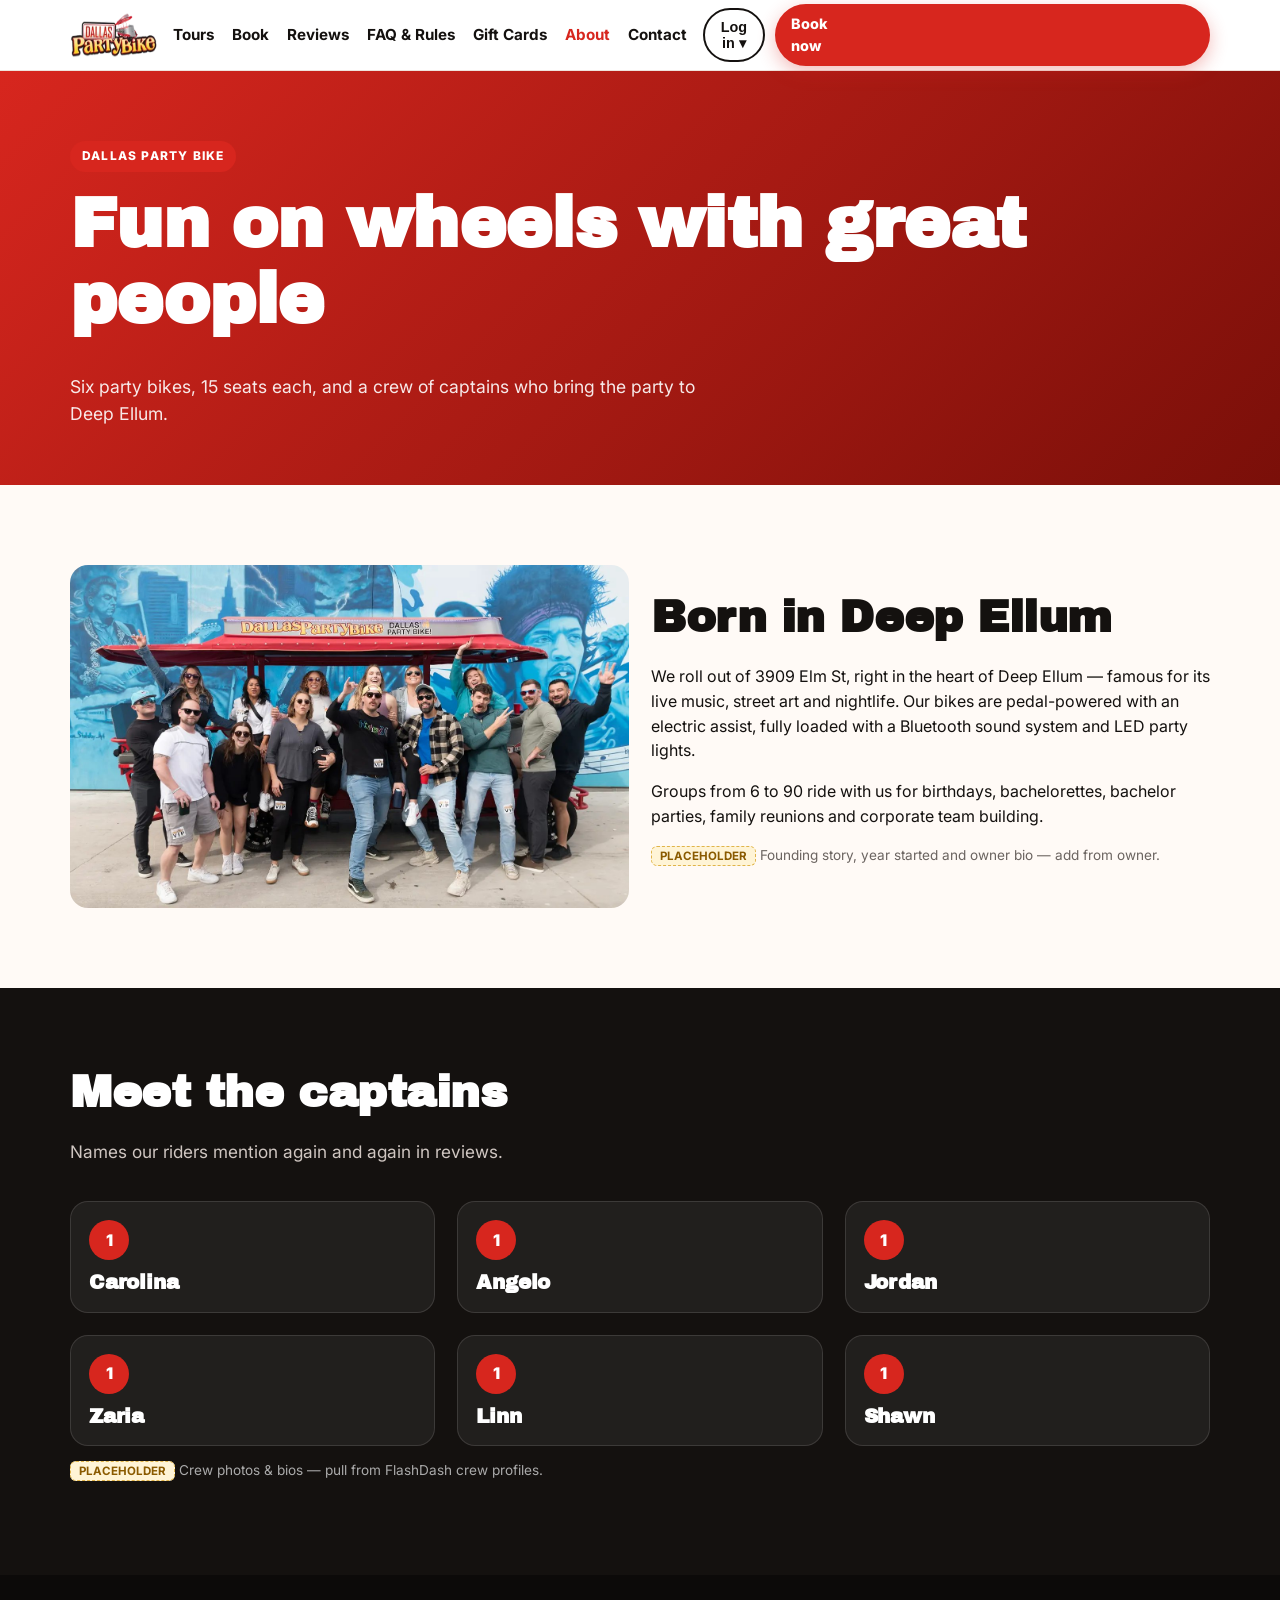
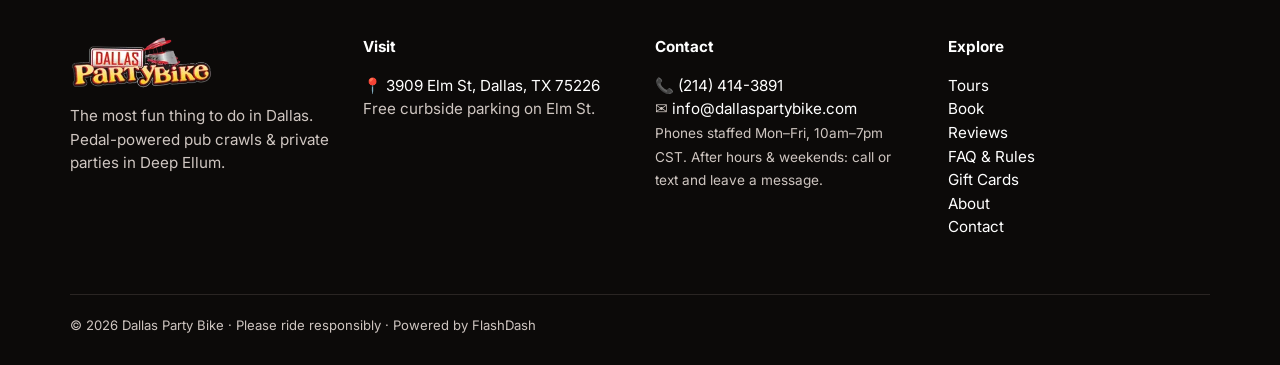
==== about.html @ ded642da "Dallas Party Bike preview site" ====
<!doctype html><html lang="en"><head><meta charset="utf-8"><meta name="robots" content="noindex,nofollow"><meta name="viewport" content="width=device-width,initial-scale=1">
<title>About | Dallas Party Bike</title><meta name="description" content="Dallas Party Bike — Deep Ellum's pedal-powered party."><link rel="icon" href="assets/logo.png">
<link rel="preconnect" href="https://fonts.googleapis.com"><link href="https://fonts.googleapis.com/css2?family=Archivo+Black&family=Inter:wght@400;600;700;800;900&display=swap" rel="stylesheet">
<link rel="stylesheet" href="css/site.css"><script src="js/data.js"></script></head><body><div class="page-hero"><div class="wrap"><span class="eyebrow">Dallas Party Bike</span><h1>Fun on wheels with great people</h1><p>Six party bikes, 15 seats each, and a crew of captains who bring the party to Deep Ellum.</p></div></div>
<section><div class="wrap grid g2" style="align-items:center"><img src="assets/big-group.jpg" style="border-radius:var(--r)" alt=""><div><h2>Born in Deep Ellum</h2><p>We roll out of 3909 Elm St, right in the heart of Deep Ellum — famous for its live music, street art and nightlife. Our bikes are pedal-powered with an electric assist, fully loaded with a Bluetooth sound system and LED party lights.</p><p>Groups from 6 to 90 ride with us for birthdays, bachelorettes, bachelor parties, family reunions and corporate team building.</p>
<p class="note"><span class="ph-tag">PLACEHOLDER</span> Founding story, year started and owner bio — add from owner.</p></div></div></section>
<section class="dark"><div class="wrap"><div class="sec-head"><h2>Meet the captains</h2><p>Names our riders mention again and again in reviews.</p></div><div class="grid g3" id="cr"></div><p class="note" style="color:#aaa;margin-top:14px"><span class="ph-tag">PLACEHOLDER</span> Crew photos & bios — pull from FlashDash crew profiles.</p></div></section><script src="js/layout.js"></script><script>cr.innerHTML=DPB.crew.map(n=>`<div class="step" style="padding:18px"><h3 style="margin:0">${n}</h3></div>`).join("")</script></body></html>
---- css/site.css ----
:root{--red:#d7261e;--red-d:#a8180f;--gold:#f5b72a;--ink:#14110f;--muted:#6b6460;--bg:#fffaf6;--card:#fff;--line:#eee3dc;--r:18px}
*{box-sizing:border-box}html{scroll-behavior:smooth}
body{margin:0;font-family:Inter,system-ui,-apple-system,Segoe UI,Roboto,sans-serif;color:var(--ink);background:var(--bg);line-height:1.55}
h1,h2,h3{font-family:"Archivo Black","Inter",sans-serif;line-height:1.08;margin:0 0 .5em;letter-spacing:-.01em}
h1{font-size:clamp(2.3rem,6vw,4.4rem)}h2{font-size:clamp(1.8rem,4vw,2.8rem)}h3{font-size:1.25rem}
a{color:inherit}img{max-width:100%;display:block}
.wrap{max-width:1180px;margin:0 auto;padding:0 20px}
.btn{display:inline-flex;align-items:center;gap:8px;background:var(--red);color:#fff;text-decoration:none;font-weight:800;padding:14px 22px;border-radius:999px;border:0;cursor:pointer;font-size:1rem;transition:.2s;box-shadow:0 6px 18px rgba(215,38,30,.3)}
.btn:hover{background:var(--red-d);transform:translateY(-1px)}.btn.ghost{background:transparent;color:inherit;border:2px solid currentColor;box-shadow:none}.btn.gold{background:var(--gold);color:var(--ink)}.btn.sm{padding:9px 16px;font-size:.9rem}
header.top{position:sticky;top:0;z-index:50;background:rgba(255,255,255,.95);backdrop-filter:blur(8px);border-bottom:1px solid var(--line)}
.nav{display:flex;align-items:center;justify-content:space-between;height:70px;gap:16px}
.nav .logo img{height:46px}.nav ul{display:flex;gap:22px;list-style:none;margin:0;padding:0;font-weight:700;font-size:.95rem}.nav ul a{text-decoration:none}.nav ul a:hover,.nav ul a.on{color:var(--red)}
.nav .act{display:flex;gap:10px;align-items:center}.burger{display:none;background:none;border:0;font-size:1.8rem;cursor:pointer}
.login{position:relative}.login-menu{display:none;position:absolute;right:0;top:110%;background:#fff;border:1px solid var(--line);border-radius:14px;box-shadow:0 12px 30px rgba(0,0,0,.12);min-width:230px;padding:8px}
.login.open .login-menu{display:block}.login-menu a{display:block;padding:10px 12px;border-radius:10px;text-decoration:none;font-weight:700}.login-menu a small{display:block;font-weight:400;color:var(--muted)}.login-menu a:hover{background:#fdeceb}
@media(max-width:900px){.nav ul{display:none;position:absolute;top:70px;left:0;right:0;flex-direction:column;background:#fff;padding:16px 20px;border-bottom:1px solid var(--line)}.nav ul.show{display:flex}.burger{display:block}.nav .act .btn.book{display:none}}
.hero{position:relative;color:#fff;min-height:86vh;display:flex;align-items:flex-end;overflow:hidden}
.hero .bg{position:absolute;inset:0;background-size:cover;background-position:center}.hero::after{content:"";position:absolute;inset:0;background:linear-gradient(180deg,rgba(0,0,0,.15),rgba(20,5,3,.85))}
.hero .wrap{position:relative;z-index:2;padding-bottom:70px;padding-top:120px}.hero p.lead{font-size:1.2rem;max-width:620px;opacity:.95}
.eyebrow{display:inline-block;background:var(--red);color:#fff;font-weight:800;text-transform:uppercase;letter-spacing:.1em;font-size:.75rem;padding:6px 12px;border-radius:999px;margin-bottom:14px}
.stars{color:var(--gold);letter-spacing:2px}
.trust{display:flex;flex-wrap:wrap;gap:12px;margin-top:26px}.trust div{background:rgba(255,255,255,.14);border:1px solid rgba(255,255,255,.25);padding:10px 14px;border-radius:12px;font-size:.9rem}.trust b{display:block;font-size:1.1rem}
section{padding:80px 0}.sec-head{max-width:680px;margin-bottom:36px}.sec-head p{color:var(--muted);font-size:1.08rem}
.grid{display:grid;gap:22px}.g3{grid-template-columns:repeat(auto-fit,minmax(280px,1fr))}.g2{grid-template-columns:repeat(auto-fit,minmax(320px,1fr))}
.card{background:var(--card);border:1px solid var(--line);border-radius:var(--r);overflow:hidden;box-shadow:0 4px 18px rgba(60,20,10,.05);display:flex;flex-direction:column}
.card .ph{aspect-ratio:4/3;background-size:cover;background-position:center;position:relative}.card .ph .badge{position:absolute;top:12px;left:12px;background:#fff;color:var(--red);font-weight:800;font-size:.75rem;padding:5px 10px;border-radius:999px}
.card .bd{padding:20px;display:flex;flex-direction:column;gap:10px;flex:1}.card .bd p{color:var(--muted);margin:0;flex:1}
.price{font-weight:900;font-size:1.35rem;color:var(--red)}.price small{font-size:.8rem;color:var(--muted);font-weight:600}
.ph-tag{background:#fff4d6;color:#8a5a00;border:1px dashed #e0b44a;font-size:.72rem;font-weight:700;padding:2px 8px;border-radius:6px}
.dark{background:var(--ink);color:#fff}.dark .sec-head p{color:#cfc6c1}.redbg{background:var(--red);color:#fff}
.steps{counter-reset:s}.step{padding:22px;border-radius:var(--r);background:rgba(255,255,255,.06);border:1px solid rgba(255,255,255,.12)}.step::before{counter-increment:s;content:counter(s);display:grid;place-items:center;width:40px;height:40px;border-radius:50%;background:var(--red);font-weight:900;margin-bottom:12px}
.step p{color:#d9d0cb;margin:0}
.gallery{columns:4 220px;column-gap:12px}.gallery img{width:100%;margin-bottom:12px;border-radius:14px;break-inside:avoid}
.review{padding:24px;border-radius:var(--r);background:#fff;border:1px solid var(--line)}.review p{margin:.4em 0 1em}.review .who{font-weight:800}.review .src{color:var(--muted);font-size:.85rem}
.rules{grid-template-columns:repeat(auto-fit,minmax(260px,1fr))}.rule{display:flex;gap:14px;background:#fff;border:1px solid var(--line);padding:18px;border-radius:14px}.rule .i{font-size:1.7rem}.rule p{margin:0;color:var(--muted);font-size:.93rem}
details{background:#fff;border:1px solid var(--line);border-radius:14px;padding:18px 20px;margin-bottom:12px}summary{font-weight:800;cursor:pointer;font-size:1.05rem}details p{color:var(--muted);margin:.8em 0 0}
.page-hero{padding:70px 0 40px;background:linear-gradient(135deg,var(--red),#7a0f09);color:#fff}.page-hero p{opacity:.9;max-width:640px;font-size:1.1rem}
footer{background:#0c0a09;color:#cfc6c1;padding:60px 0 30px;font-size:.95rem}footer a{color:#fff;text-decoration:none}footer .cols{display:grid;grid-template-columns:repeat(auto-fit,minmax(200px,1fr));gap:30px}footer h4{color:#fff;margin:0 0 10px}footer .fine{border-top:1px solid #2a2523;margin-top:40px;padding-top:20px;font-size:.82rem}
.cta-band{display:flex;flex-wrap:wrap;justify-content:space-between;align-items:center;gap:20px}
.mobile-cta{display:none}@media(max-width:700px){.mobile-cta{display:flex;position:fixed;bottom:12px;left:12px;right:12px;z-index:60;justify-content:center}.mobile-cta .btn{width:100%;justify-content:center}footer{padding-bottom:90px}section{padding:56px 0}}
/* booking */
.book{display:grid;grid-template-columns:1fr 340px;gap:26px;align-items:start}@media(max-width:900px){.book{grid-template-columns:1fr}}
.panel{background:#fff;border:1px solid var(--line);border-radius:var(--r);padding:24px;margin-bottom:18px}.panel h3{display:flex;align-items:center;gap:10px}.panel h3 span{display:grid;place-items:center;width:30px;height:30px;border-radius:50%;background:var(--red);color:#fff;font-size:.9rem}
.opts{display:grid;gap:10px;grid-template-columns:repeat(auto-fill,minmax(150px,1fr))}.opt{border:2px solid var(--line);border-radius:12px;padding:12px;cursor:pointer;background:#fff;text-align:left;font:inherit}.opt.on{border-color:var(--red);background:#fdeceb}.opt b{display:block}.opt small{color:var(--muted)}.opt:disabled{opacity:.4;cursor:not-allowed}
.cal{display:grid;grid-template-columns:repeat(7,1fr);gap:6px}.cal .dow{font-size:.75rem;color:var(--muted);text-align:center;font-weight:700}.cal button{aspect-ratio:1;border:1px solid var(--line);background:#fff;border-radius:10px;font:inherit;font-weight:700;cursor:pointer}.cal button.on{background:var(--red);color:#fff;border-color:var(--red)}.cal button:disabled{opacity:.3;cursor:not-allowed}
.calhead{display:flex;justify-content:space-between;align-items:center;margin-bottom:10px}.calhead button{background:none;border:1px solid var(--line);border-radius:8px;padding:4px 12px;cursor:pointer}
.qty{display:flex;align-items:center;gap:14px}.qty button{width:42px;height:42px;border-radius:50%;border:2px solid var(--red);background:#fff;color:var(--red);font-size:1.3rem;font-weight:900;cursor:pointer}.qty output{font-size:1.6rem;font-weight:900;min-width:40px;text-align:center}
label.f{display:block;font-weight:700;font-size:.9rem;margin:10px 0 4px}input.f,select.f,textarea.f{width:100%;padding:12px;border:1px solid #d9cec7;border-radius:10px;font:inherit}
.summary{position:sticky;top:90px}.summary .row{display:flex;justify-content:space-between;padding:6px 0;border-bottom:1px dashed var(--line)}.summary .tot{font-size:1.3rem;font-weight:900}
.note{font-size:.85rem;color:var(--muted)}.chk{display:flex;gap:10px;align-items:flex-start;margin:8px 0}
.nav ul{gap:18px}.nav ul a{white-space:nowrap}.cal{max-width:460px}.cal button{aspect-ratio:auto;height:44px}
@media(max-width:1100px){.nav ul{display:none;position:absolute;top:70px;left:0;right:0;flex-direction:column;background:#fff;padding:16px 20px;border-bottom:1px solid var(--line)}.nav ul.show{display:flex}.burger{display:block}}
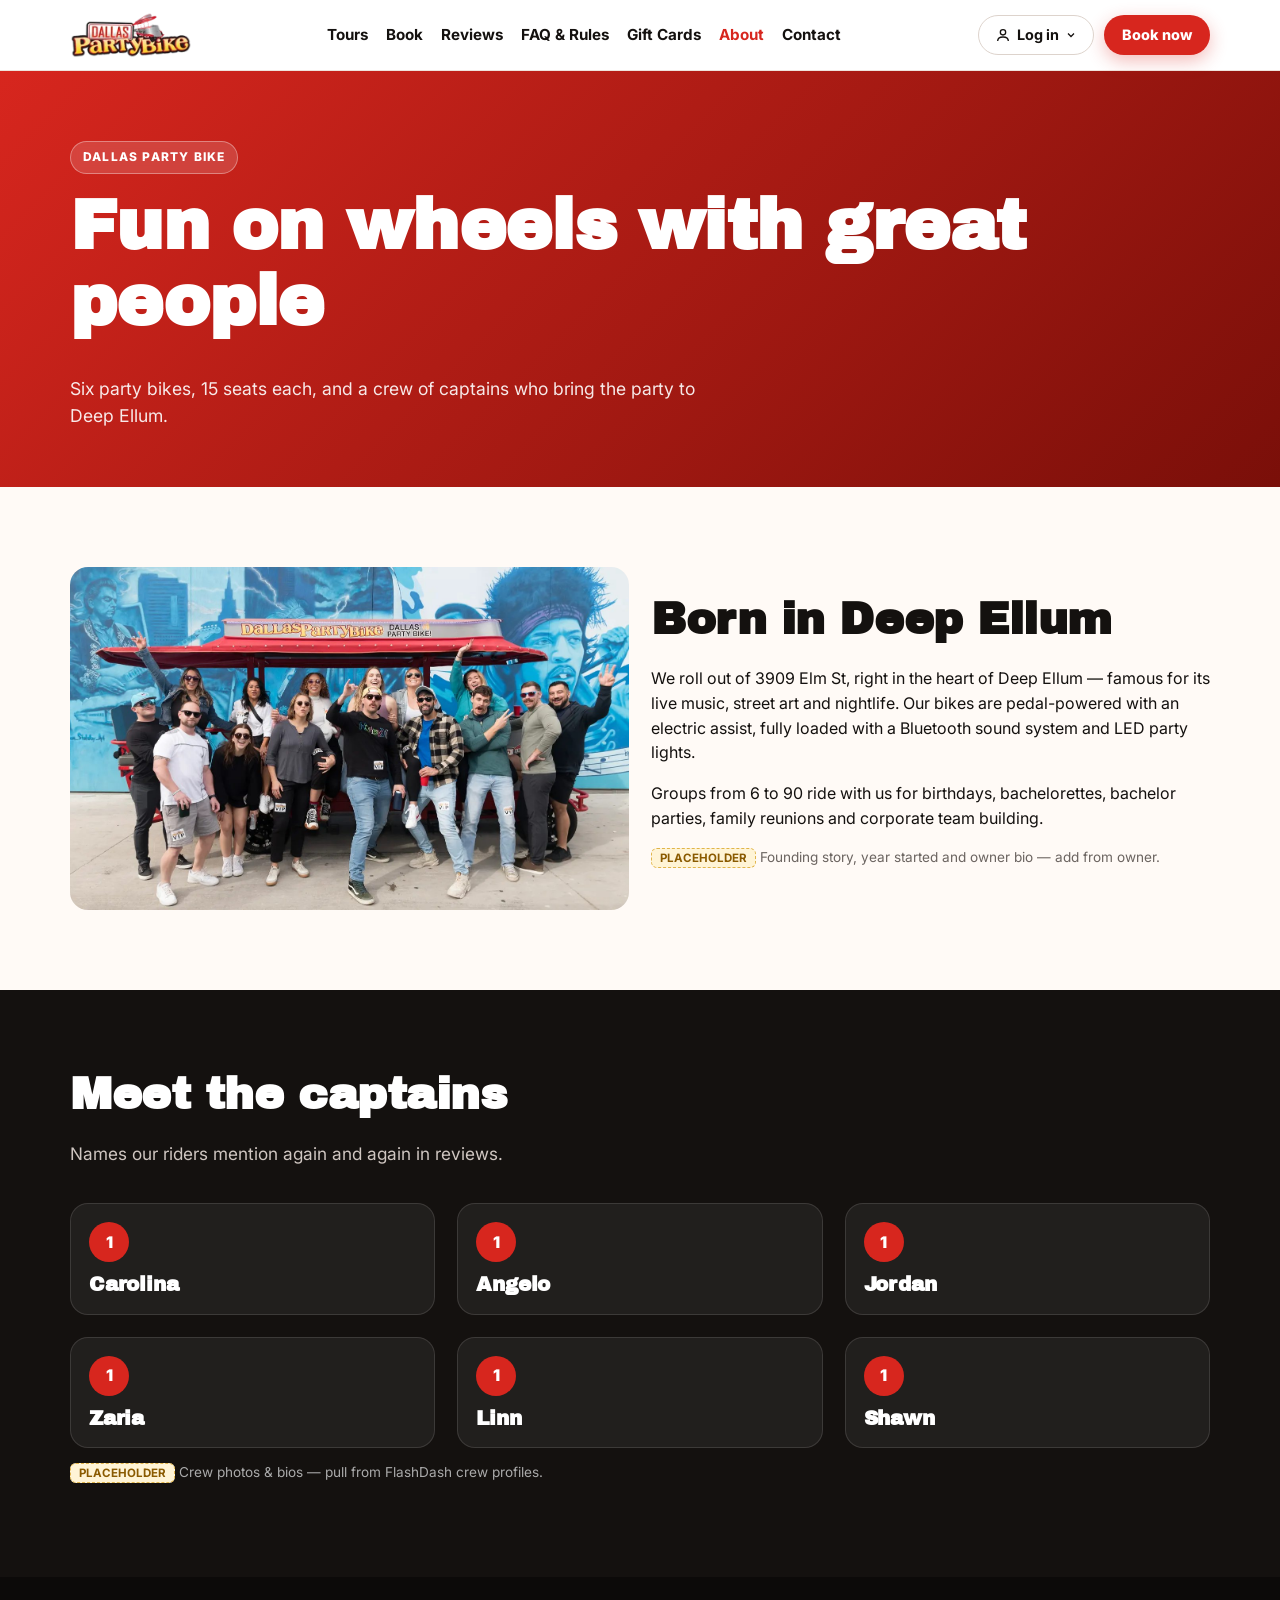
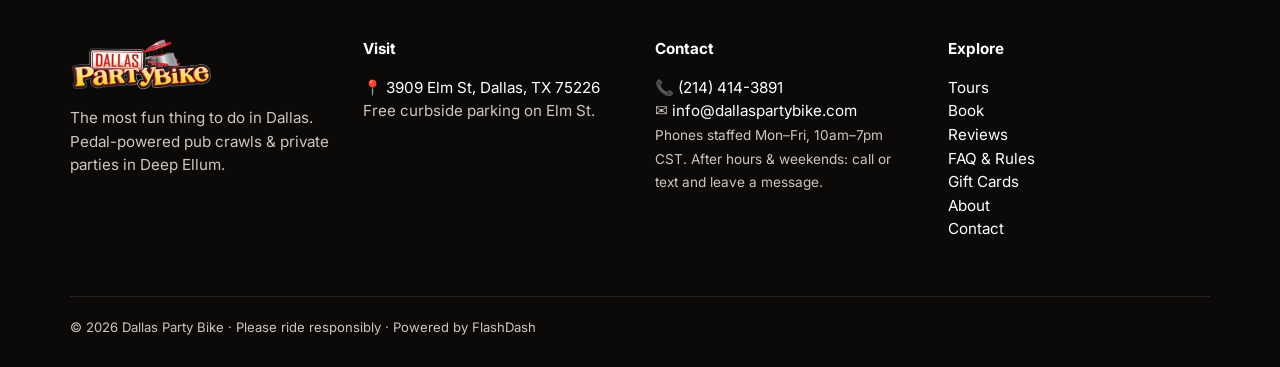
==== commit a8ad3536: "Owner-gated FlashDash change-request chat, approvals queue, hero pill restyle" ====
--- a/about.html
+++ b/about.html
@@ -4,4 +4,4 @@
 <link rel="stylesheet" href="css/site.css"><script src="js/data.js"></script></head><body><div class="page-hero"><div class="wrap"><span class="eyebrow">Dallas Party Bike</span><h1>Fun on wheels with great people</h1><p>Six party bikes, 15 seats each, and a crew of captains who bring the party to Deep Ellum.</p></div></div>
 <section><div class="wrap grid g2" style="align-items:center"><img src="assets/big-group.jpg" style="border-radius:var(--r)" alt=""><div><h2>Born in Deep Ellum</h2><p>We roll out of 3909 Elm St, right in the heart of Deep Ellum — famous for its live music, street art and nightlife. Our bikes are pedal-powered with an electric assist, fully loaded with a Bluetooth sound system and LED party lights.</p><p>Groups from 6 to 90 ride with us for birthdays, bachelorettes, bachelor parties, family reunions and corporate team building.</p>
 <p class="note"><span class="ph-tag">PLACEHOLDER</span> Founding story, year started and owner bio — add from owner.</p></div></div></section>
-<section class="dark"><div class="wrap"><div class="sec-head"><h2>Meet the captains</h2><p>Names our riders mention again and again in reviews.</p></div><div class="grid g3" id="cr"></div><p class="note" style="color:#aaa;margin-top:14px"><span class="ph-tag">PLACEHOLDER</span> Crew photos & bios — pull from FlashDash crew profiles.</p></div></section><script src="js/layout.js"></script><script>cr.innerHTML=DPB.crew.map(n=>`<div class="step" style="padding:18px"><h3 style="margin:0">${n}</h3></div>`).join("")</script></body></html>+<section class="dark"><div class="wrap"><div class="sec-head"><h2>Meet the captains</h2><p>Names our riders mention again and again in reviews.</p></div><div class="grid g3" id="cr"></div><p class="note" style="color:#aaa;margin-top:14px"><span class="ph-tag">PLACEHOLDER</span> Crew photos & bios — pull from FlashDash crew profiles.</p></div></section><script src="js/layout.js"></script><script src="js/owner.js"></script><script>cr.innerHTML=DPB.crew.map(n=>`<div class="step" style="padding:18px"><h3 style="margin:0">${n}</h3></div>`).join("")</script></body></html>
--- a/css/site.css
+++ b/css/site.css
@@ -50,3 +50,15 @@
 .note{font-size:.85rem;color:var(--muted)}.chk{display:flex;gap:10px;align-items:flex-start;margin:8px 0}
 .nav ul{gap:18px}.nav ul a{white-space:nowrap}.cal{max-width:460px}.cal button{aspect-ratio:auto;height:44px}
 @media(max-width:1100px){.nav ul{display:none;position:absolute;top:70px;left:0;right:0;flex-direction:column;background:#fff;padding:16px 20px;border-bottom:1px solid var(--line)}.nav ul.show{display:flex}.burger{display:block}}
+/* header fixes */
+.nav .act{flex-shrink:0;flex-wrap:nowrap}.btn{white-space:nowrap}
+.nav .act .btn.sm,.loginbtn{height:40px;padding:0 16px;font-size:.9rem}
+.loginbtn{display:inline-flex;align-items:center;gap:6px;white-space:nowrap;background:#fff;color:var(--ink);border:1px solid #ddd3cc;border-radius:999px;font:inherit;font-weight:700;font-size:.9rem;cursor:pointer;transition:.2s}
+.loginbtn:hover{border-color:var(--red);color:var(--red)}
+button:focus,a:focus{outline:none}button:focus-visible,a:focus-visible,input:focus-visible,select:focus-visible,textarea:focus-visible{outline:3px solid rgba(215,38,30,.45);outline-offset:2px}
+@media(max-width:1180px){.nav ul{display:none;position:absolute;top:70px;left:0;right:0;flex-direction:column;background:#fff;padding:16px 20px;border-bottom:1px solid var(--line)}.nav ul.show{display:flex}.burger{display:block}}
+@media(max-width:520px){.nav .act .btn.book{display:none}.nav .logo img{height:40px}}
+@media(min-width:521px){.nav .act .btn.book{display:inline-flex}}
+.nav .act .btn.sm{display:inline-flex;align-items:center;justify-content:center;line-height:1}@media(max-width:520px){.nav .act .btn.book{display:none}}
+.nav .act .btn.book{display:inline-block;line-height:40px;padding:0 18px;text-align:center}@media(max-width:520px){.nav .act .btn.book{display:none}}
+.page-hero .eyebrow,.hero .eyebrow,.dark .eyebrow,.redbg .eyebrow{background:rgba(255,255,255,.15);color:#fff;border:1px solid rgba(255,255,255,.35);backdrop-filter:blur(4px)}
